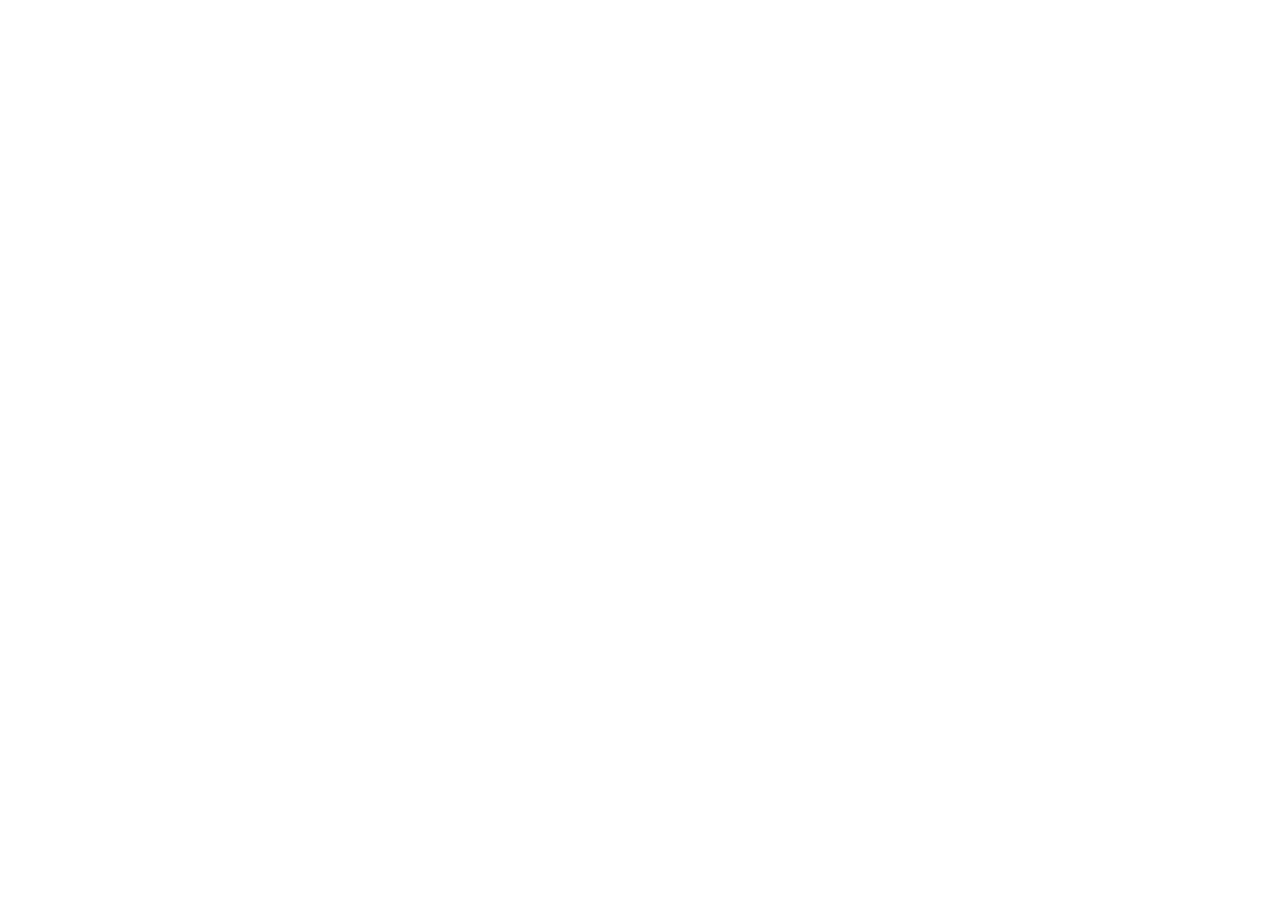
==== index.html @ 28c01945 "release governance" ====
<!doctype html><html lang="en"><head><meta charset="utf-8"/><meta name="viewport" content="width=device-width,initial-scale=1"><script type="text/javascript" src="https://cdn.jsdelivr.net/gh/deri-finance/app@main/charting_library/charting_library.standalone.js"></script><script type="text/javascript" src="https://cdn.jsdelivr.net/gh/deri-finance/app@main/datafeeds/udf/dist/polyfills.js"></script><script type="text/javascript" src="https://cdn.jsdelivr.net/gh/deri-finance/app@main/datafeeds/udf/dist/bundle.js"></script><title>deri</title><link rel="icon" href="favicon.ico" type="image/x-icon"><link href="https://cdn.jsdelivr.net/gh/deri-finance/app@main/static/css/10.a747e6f3.chunk.css" rel="stylesheet"><link href="https://cdn.jsdelivr.net/gh/deri-finance/app@main/static/css/main.46992f0e.chunk.css" rel="stylesheet"></head><body><div id="root"></div><script>!function(e){function t(t){for(var n,a,c=t[0],d=t[1],i=t[2],u=0,s=[];u<c.length;u++)a=c[u],Object.prototype.hasOwnProperty.call(o,a)&&o[a]&&s.push(o[a][0]),o[a]=0;for(n in d)Object.prototype.hasOwnProperty.call(d,n)&&(e[n]=d[n]);for(l&&l(t);s.length;)s.shift()();return f.push.apply(f,i||[]),r()}function r(){for(var e,t=0;t<f.length;t++){for(var r=f[t],n=!0,a=1;a<r.length;a++){var d=r[a];0!==o[d]&&(n=!1)}n&&(f.splice(t--,1),e=c(c.s=r[0]))}return e}var n={},a={9:0},o={9:0},f=[];function c(t){if(n[t])return n[t].exports;var r=n[t]={i:t,l:!1,exports:{}};return e[t].call(r.exports,r,r.exports,c),r.l=!0,r.exports}c.e=function(e){var t=[];a[e]?t.push(a[e]):0!==a[e]&&{2:1,3:1,6:1,7:1,11:1,12:1,13:1,14:1,15:1,16:1,17:1,18:1,19:1,20:1,21:1,22:1,23:1,24:1,25:1,26:1,27:1,28:1,29:1,30:1,31:1,32:1,33:1}[e]&&t.push(a[e]=new Promise((function(t,r){for(var n="static/css/"+({}[e]||e)+"."+{0:"31d6cfe0",1:"31d6cfe0",2:"f24bfc34",3:"7fe95f8e",4:"31d6cfe0",5:"31d6cfe0",6:"4910d928",7:"10efa26b",11:"5eac1b69",12:"5aa529b2",13:"523aba80",14:"aad70266",15:"0955d61f",16:"66228d34",17:"a685dc9e",18:"6f7746a4",19:"a72a6bb5",20:"dd6dedd5",21:"80318da0",22:"f0572f63",23:"3f7ace85",24:"da351df1",25:"ba21b6ee",26:"7e1bcd56",27:"7f3d0469",28:"e357d599",29:"23dc86f2",30:"1fb8b219",31:"08e0daa8",32:"c49d0231",33:"6861cf7b"}[e]+".chunk.css",o=c.p+n,f=document.getElementsByTagName("link"),d=0;d<f.length;d++){var i=(l=f[d]).getAttribute("data-href")||l.getAttribute("href");if("stylesheet"===l.rel&&(i===n||i===o))return t()}var u=document.getElementsByTagName("style");for(d=0;d<u.length;d++){var l;if((i=(l=u[d]).getAttribute("data-href"))===n||i===o)return t()}var s=document.createElement("link");s.rel="stylesheet",s.type="text/css",s.onload=t,s.onerror=function(t){var n=t&&t.target&&t.target.src||o,f=new Error("Loading CSS chunk "+e+" failed.\n("+n+")");f.code="CSS_CHUNK_LOAD_FAILED",f.request=n,delete a[e],s.parentNode.removeChild(s),r(f)},s.href=o,document.getElementsByTagName("head")[0].appendChild(s)})).then((function(){a[e]=0})));var r=o[e];if(0!==r)if(r)t.push(r[2]);else{var n=new Promise((function(t,n){r=o[e]=[t,n]}));t.push(r[2]=n);var f,d=document.createElement("script");d.charset="utf-8",d.timeout=120,c.nc&&d.setAttribute("nonce",c.nc),d.src=function(e){return c.p+"static/js/"+({}[e]||e)+"."+{0:"2d5e55c1",1:"0e761625",2:"cc8f3147",3:"dda45241",4:"ddd25093",5:"3311e78a",6:"4099fe9a",7:"5dbc3bff",11:"2f1809be",12:"807ac428",13:"701b20c2",14:"f86a695a",15:"92638691",16:"40fa461e",17:"038991df",18:"8145416e",19:"4a0d9f88",20:"e852505f",21:"d8207805",22:"4df1750e",23:"462512e3",24:"b6d0976f",25:"14e9f7d1",26:"9138adf1",27:"58b4e659",28:"ee6d3b6f",29:"c4964fa3",30:"fa082c46",31:"229683de",32:"d75cb2ea",33:"06ab80d5"}[e]+".chunk.js"}(e);var i=new Error;f=function(t){d.onerror=d.onload=null,clearTimeout(u);var r=o[e];if(0!==r){if(r){var n=t&&("load"===t.type?"missing":t.type),a=t&&t.target&&t.target.src;i.message="Loading chunk "+e+" failed.\n("+n+": "+a+")",i.name="ChunkLoadError",i.type=n,i.request=a,r[1](i)}o[e]=void 0}};var u=setTimeout((function(){f({type:"timeout",target:d})}),12e4);d.onerror=d.onload=f,document.head.appendChild(d)}return Promise.all(t)},c.m=e,c.c=n,c.d=function(e,t,r){c.o(e,t)||Object.defineProperty(e,t,{enumerable:!0,get:r})},c.r=function(e){"undefined"!=typeof Symbol&&Symbol.toStringTag&&Object.defineProperty(e,Symbol.toStringTag,{value:"Module"}),Object.defineProperty(e,"__esModule",{value:!0})},c.t=function(e,t){if(1&t&&(e=c(e)),8&t)return e;if(4&t&&"object"==typeof e&&e&&e.__esModule)return e;var r=Object.create(null);if(c.r(r),Object.defineProperty(r,"default",{enumerable:!0,value:e}),2&t&&"string"!=typeof e)for(var n in e)c.d(r,n,function(t){return e[t]}.bind(null,n));return r},c.n=function(e){var t=e&&e.__esModule?function(){return e.default}:function(){return e};return c.d(t,"a",t),t},c.o=function(e,t){return Object.prototype.hasOwnProperty.call(e,t)},c.p="https://cdn.jsdelivr.net/gh/deri-finance/app@main/",c.oe=function(e){throw console.error(e),e};var d=this["webpackJsonpapp.deri.finance"]=this["webpackJsonpapp.deri.finance"]||[],i=d.push.bind(d);d.push=t,d=d.slice();for(var u=0;u<d.length;u++)t(d[u]);var l=i;r()}([])</script><script src="https://cdn.jsdelivr.net/gh/deri-finance/app@main/static/js/10.ffea152d.chunk.js"></script><script src="https://cdn.jsdelivr.net/gh/deri-finance/app@main/static/js/main.5f12ceea.chunk.js"></script></body><script async src="https://www.googletagmanager.com/gtag/js?id=G-C58E9WTJ1F"></script><script>function gtag(){dataLayer.push(arguments)}window.dataLayer=window.dataLayer||[],gtag("js",new Date),gtag("config","G-C58E9WTJ1F")</script></html>
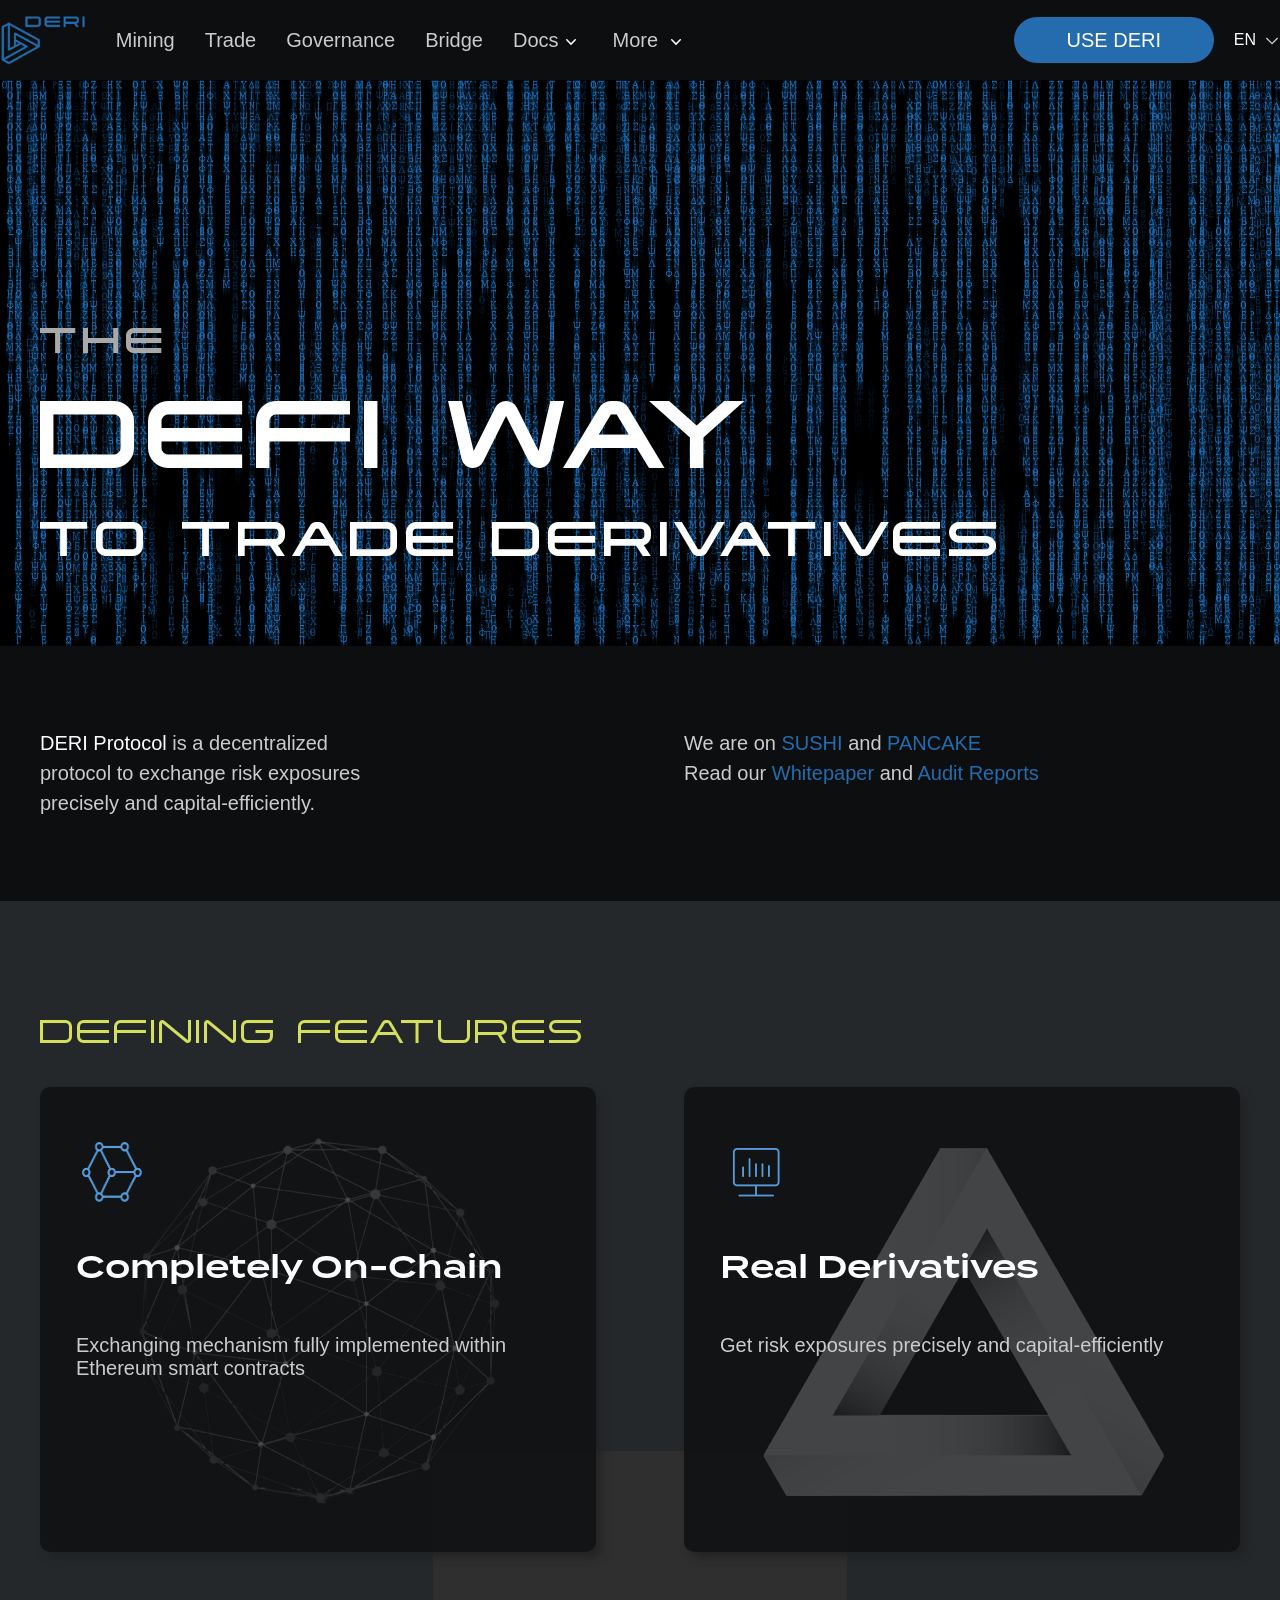
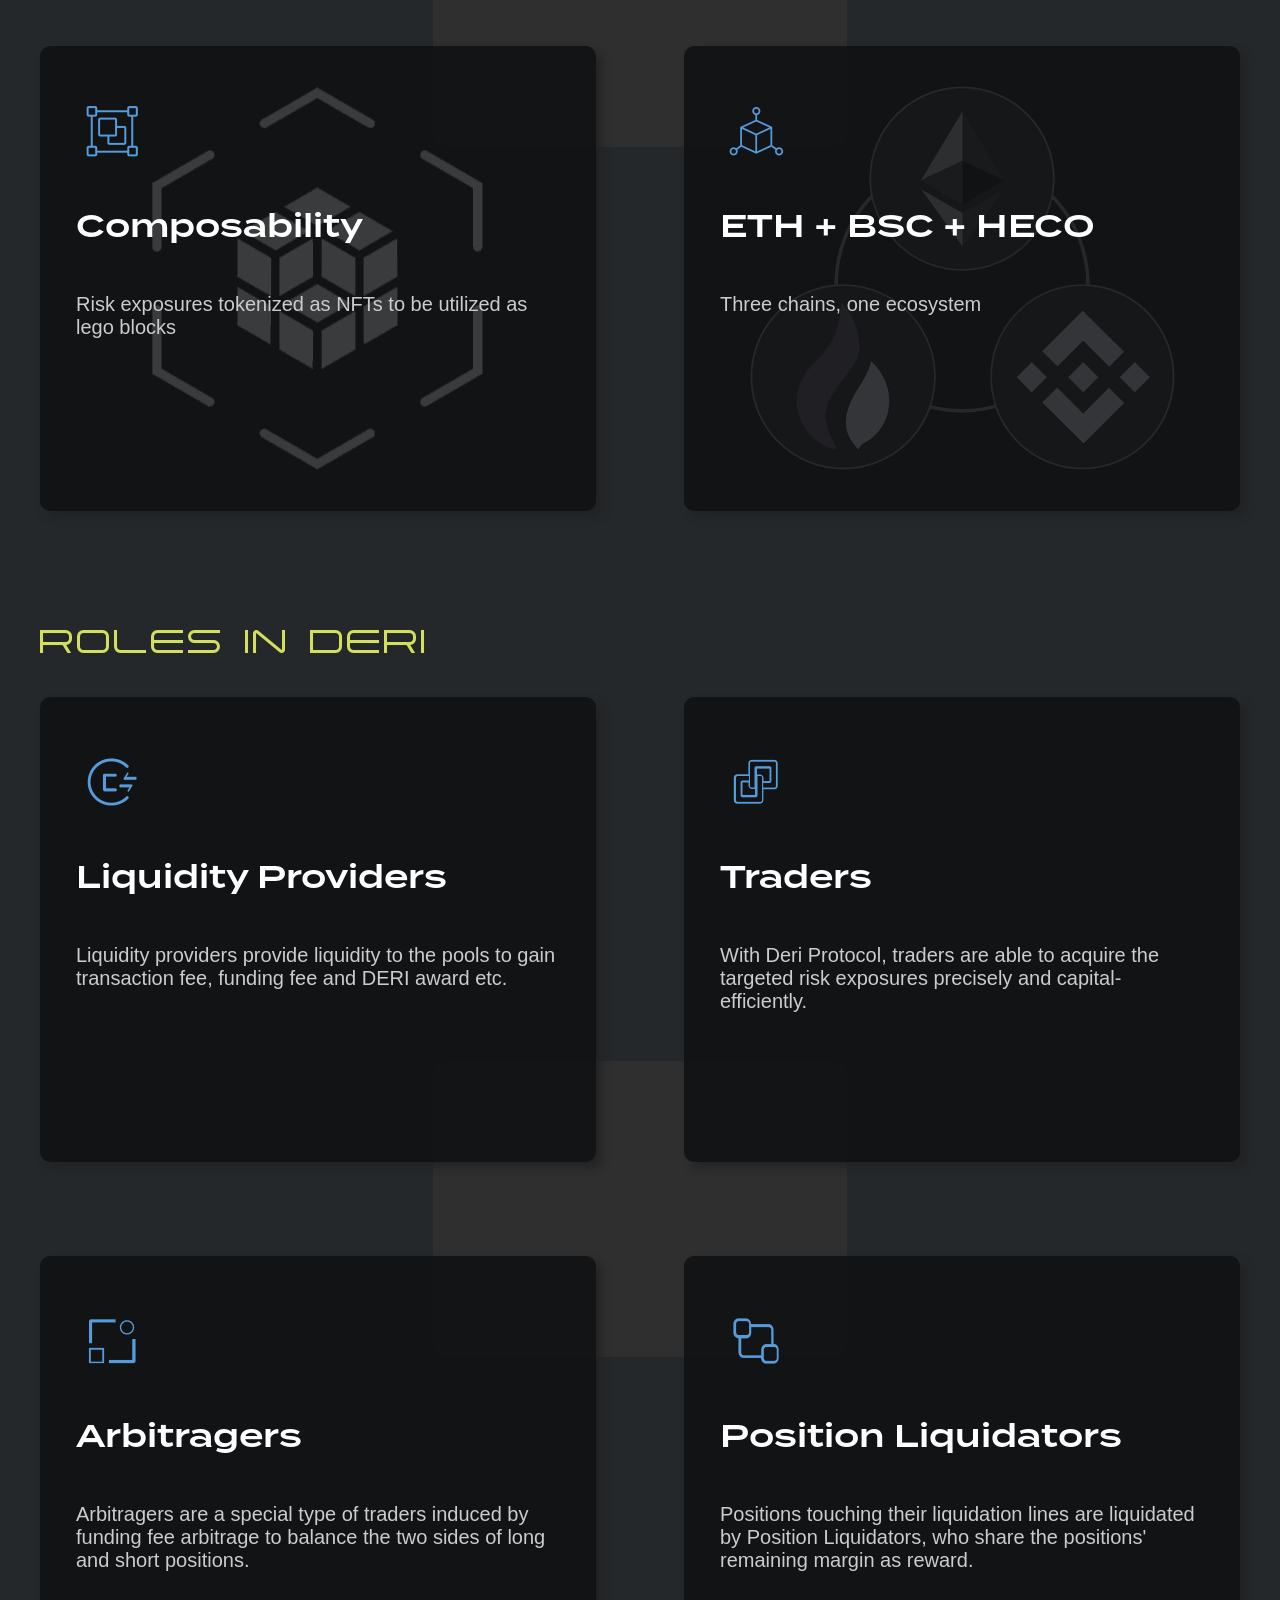
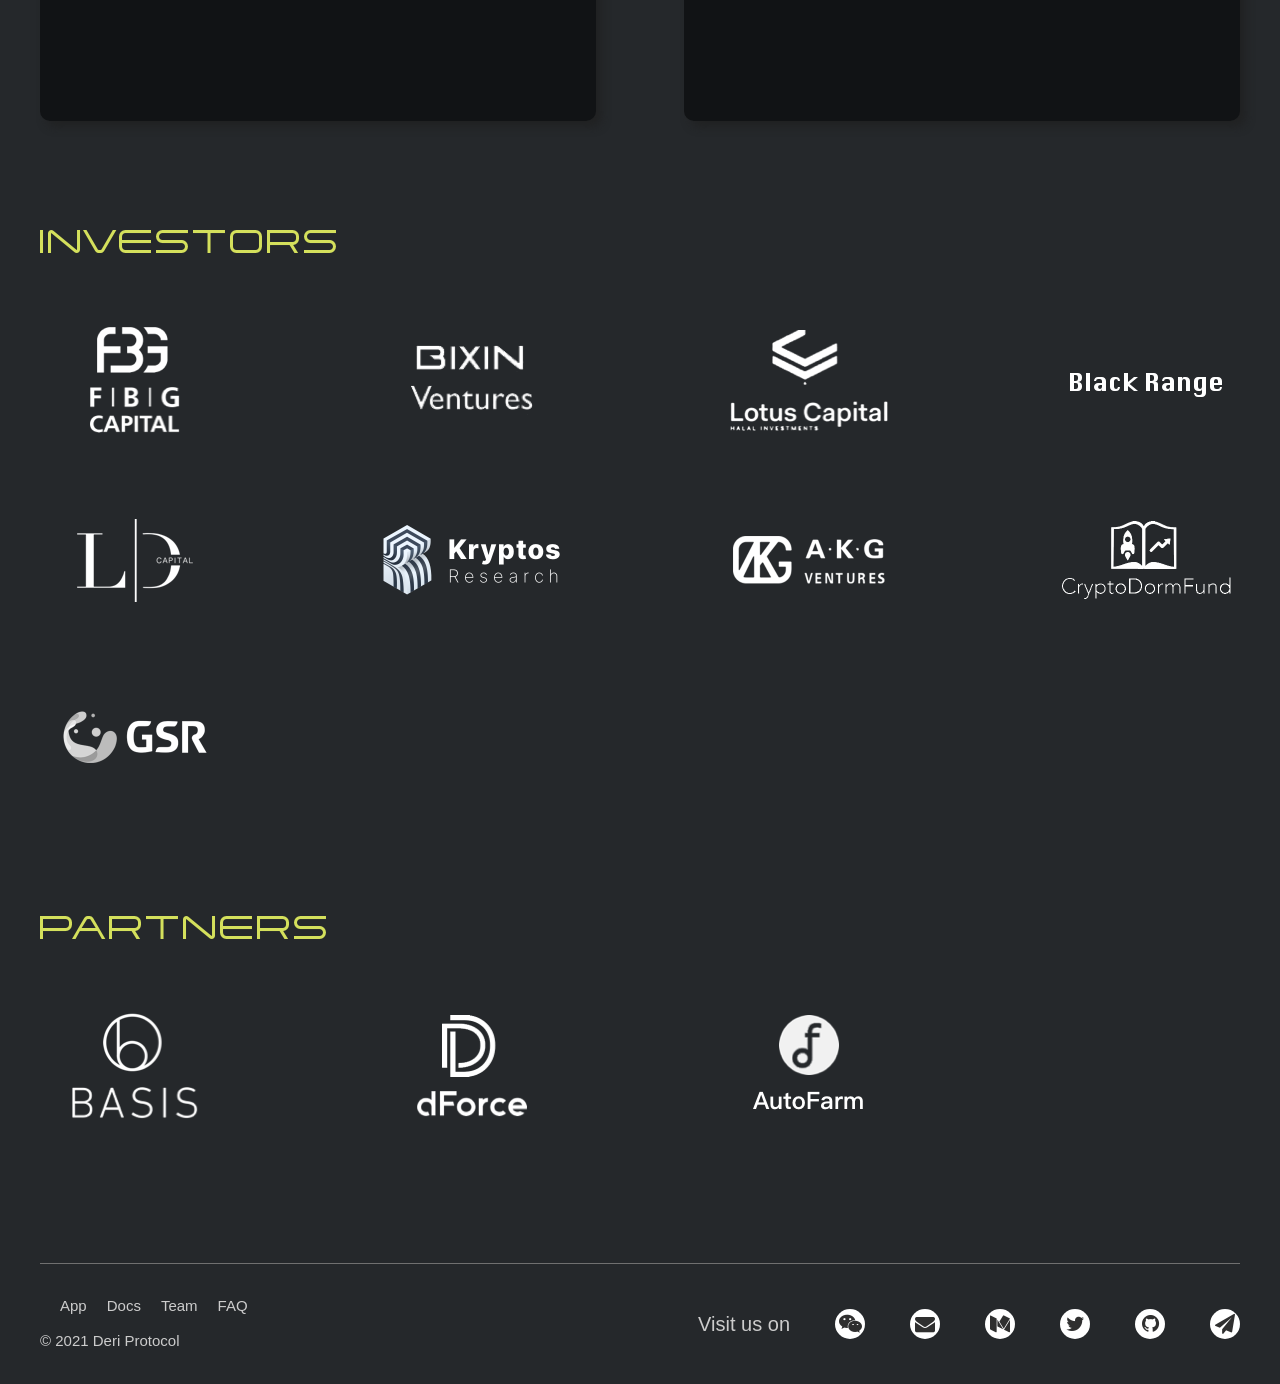
==== commit 1edacaeb: "release governance" ====
--- a/index.html
+++ b/index.html
@@ -1 +1 @@
-<!doctype html><html lang="en"><head><meta charset="utf-8"/><meta name="viewport" content="width=device-width,initial-scale=1"><script type="text/javascript" src="https://cdn.jsdelivr.net/gh/deri-finance/app@main/charting_library/charting_library.standalone.js"></script><script type="text/javascript" src="https://cdn.jsdelivr.net/gh/deri-finance/app@main/datafeeds/udf/dist/polyfills.js"></script><script type="text/javascript" src="https://cdn.jsdelivr.net/gh/deri-finance/app@main/datafeeds/udf/dist/bundle.js"></script><title>deri</title><link rel="icon" href="favicon.ico" type="image/x-icon"><link href="https://cdn.jsdelivr.net/gh/deri-finance/app@main/static/css/10.a747e6f3.chunk.css" rel="stylesheet"><link href="https://cdn.jsdelivr.net/gh/deri-finance/app@main/static/css/main.46992f0e.chunk.css" rel="stylesheet"></head><body><div id="root"></div><script>!function(e){function t(t){for(var n,a,c=t[0],d=t[1],i=t[2],u=0,s=[];u<c.length;u++)a=c[u],Object.prototype.hasOwnProperty.call(o,a)&&o[a]&&s.push(o[a][0]),o[a]=0;for(n in d)Object.prototype.hasOwnProperty.call(d,n)&&(e[n]=d[n]);for(l&&l(t);s.length;)s.shift()();return f.push.apply(f,i||[]),r()}function r(){for(var e,t=0;t<f.length;t++){for(var r=f[t],n=!0,a=1;a<r.length;a++){var d=r[a];0!==o[d]&&(n=!1)}n&&(f.splice(t--,1),e=c(c.s=r[0]))}return e}var n={},a={9:0},o={9:0},f=[];function c(t){if(n[t])return n[t].exports;var r=n[t]={i:t,l:!1,exports:{}};return e[t].call(r.exports,r,r.exports,c),r.l=!0,r.exports}c.e=function(e){var t=[];a[e]?t.push(a[e]):0!==a[e]&&{2:1,3:1,6:1,7:1,11:1,12:1,13:1,14:1,15:1,16:1,17:1,18:1,19:1,20:1,21:1,22:1,23:1,24:1,25:1,26:1,27:1,28:1,29:1,30:1,31:1,32:1,33:1}[e]&&t.push(a[e]=new Promise((function(t,r){for(var n="static/css/"+({}[e]||e)+"."+{0:"31d6cfe0",1:"31d6cfe0",2:"f24bfc34",3:"7fe95f8e",4:"31d6cfe0",5:"31d6cfe0",6:"4910d928",7:"10efa26b",11:"5eac1b69",12:"5aa529b2",13:"523aba80",14:"aad70266",15:"0955d61f",16:"66228d34",17:"a685dc9e",18:"6f7746a4",19:"a72a6bb5",20:"dd6dedd5",21:"80318da0",22:"f0572f63",23:"3f7ace85",24:"da351df1",25:"ba21b6ee",26:"7e1bcd56",27:"7f3d0469",28:"e357d599",29:"23dc86f2",30:"1fb8b219",31:"08e0daa8",32:"c49d0231",33:"6861cf7b"}[e]+".chunk.css",o=c.p+n,f=document.getElementsByTagName("link"),d=0;d<f.length;d++){var i=(l=f[d]).getAttribute("data-href")||l.getAttribute("href");if("stylesheet"===l.rel&&(i===n||i===o))return t()}var u=document.getElementsByTagName("style");for(d=0;d<u.length;d++){var l;if((i=(l=u[d]).getAttribute("data-href"))===n||i===o)return t()}var s=document.createElement("link");s.rel="stylesheet",s.type="text/css",s.onload=t,s.onerror=function(t){var n=t&&t.target&&t.target.src||o,f=new Error("Loading CSS chunk "+e+" failed.\n("+n+")");f.code="CSS_CHUNK_LOAD_FAILED",f.request=n,delete a[e],s.parentNode.removeChild(s),r(f)},s.href=o,document.getElementsByTagName("head")[0].appendChild(s)})).then((function(){a[e]=0})));var r=o[e];if(0!==r)if(r)t.push(r[2]);else{var n=new Promise((function(t,n){r=o[e]=[t,n]}));t.push(r[2]=n);var f,d=document.createElement("script");d.charset="utf-8",d.timeout=120,c.nc&&d.setAttribute("nonce",c.nc),d.src=function(e){return c.p+"static/js/"+({}[e]||e)+"."+{0:"2d5e55c1",1:"0e761625",2:"cc8f3147",3:"dda45241",4:"ddd25093",5:"3311e78a",6:"4099fe9a",7:"5dbc3bff",11:"2f1809be",12:"807ac428",13:"701b20c2",14:"f86a695a",15:"92638691",16:"40fa461e",17:"038991df",18:"8145416e",19:"4a0d9f88",20:"e852505f",21:"d8207805",22:"4df1750e",23:"462512e3",24:"b6d0976f",25:"14e9f7d1",26:"9138adf1",27:"58b4e659",28:"ee6d3b6f",29:"c4964fa3",30:"fa082c46",31:"229683de",32:"d75cb2ea",33:"06ab80d5"}[e]+".chunk.js"}(e);var i=new Error;f=function(t){d.onerror=d.onload=null,clearTimeout(u);var r=o[e];if(0!==r){if(r){var n=t&&("load"===t.type?"missing":t.type),a=t&&t.target&&t.target.src;i.message="Loading chunk "+e+" failed.\n("+n+": "+a+")",i.name="ChunkLoadError",i.type=n,i.request=a,r[1](i)}o[e]=void 0}};var u=setTimeout((function(){f({type:"timeout",target:d})}),12e4);d.onerror=d.onload=f,document.head.appendChild(d)}return Promise.all(t)},c.m=e,c.c=n,c.d=function(e,t,r){c.o(e,t)||Object.defineProperty(e,t,{enumerable:!0,get:r})},c.r=function(e){"undefined"!=typeof Symbol&&Symbol.toStringTag&&Object.defineProperty(e,Symbol.toStringTag,{value:"Module"}),Object.defineProperty(e,"__esModule",{value:!0})},c.t=function(e,t){if(1&t&&(e=c(e)),8&t)return e;if(4&t&&"object"==typeof e&&e&&e.__esModule)return e;var r=Object.create(null);if(c.r(r),Object.defineProperty(r,"default",{enumerable:!0,value:e}),2&t&&"string"!=typeof e)for(var n in e)c.d(r,n,function(t){return e[t]}.bind(null,n));return r},c.n=function(e){var t=e&&e.__esModule?function(){return e.default}:function(){return e};return c.d(t,"a",t),t},c.o=function(e,t){return Object.prototype.hasOwnProperty.call(e,t)},c.p="https://cdn.jsdelivr.net/gh/deri-finance/app@main/",c.oe=function(e){throw console.error(e),e};var d=this["webpackJsonpapp.deri.finance"]=this["webpackJsonpapp.deri.finance"]||[],i=d.push.bind(d);d.push=t,d=d.slice();for(var u=0;u<d.length;u++)t(d[u]);var l=i;r()}([])</script><script src="https://cdn.jsdelivr.net/gh/deri-finance/app@main/static/js/10.ffea152d.chunk.js"></script><script src="https://cdn.jsdelivr.net/gh/deri-finance/app@main/static/js/main.5f12ceea.chunk.js"></script></body><script async src="https://www.googletagmanager.com/gtag/js?id=G-C58E9WTJ1F"></script><script>function gtag(){dataLayer.push(arguments)}window.dataLayer=window.dataLayer||[],gtag("js",new Date),gtag("config","G-C58E9WTJ1F")</script></html>+<!doctype html><html lang="en"><head><meta charset="utf-8"/><meta name="viewport" content="width=device-width,initial-scale=1"><script type="text/javascript" src="/charting_library/charting_library.standalone.js"></script><script type="text/javascript" src="/datafeeds/udf/dist/polyfills.js"></script><script type="text/javascript" src="/datafeeds/udf/dist/bundle.js"></script><title>deri</title><link rel="icon" href="favicon.ico" type="image/x-icon"><link href="/static/css/11.a747e6f3.chunk.css" rel="stylesheet"><link href="/static/css/main.a68e200c.chunk.css" rel="stylesheet"></head><body><div id="root"></div><script>!function(e){function t(t){for(var n,a,c=t[0],d=t[1],u=t[2],i=0,s=[];i<c.length;i++)a=c[i],Object.prototype.hasOwnProperty.call(f,a)&&f[a]&&s.push(f[a][0]),f[a]=0;for(n in d)Object.prototype.hasOwnProperty.call(d,n)&&(e[n]=d[n]);for(l&&l(t);s.length;)s.shift()();return o.push.apply(o,u||[]),r()}function r(){for(var e,t=0;t<o.length;t++){for(var r=o[t],n=!0,a=1;a<r.length;a++){var d=r[a];0!==f[d]&&(n=!1)}n&&(o.splice(t--,1),e=c(c.s=r[0]))}return e}var n={},a={10:0},f={10:0},o=[];function c(t){if(n[t])return n[t].exports;var r=n[t]={i:t,l:!1,exports:{}};return e[t].call(r.exports,r,r.exports,c),r.l=!0,r.exports}c.e=function(e){var t=[];a[e]?t.push(a[e]):0!==a[e]&&{2:1,3:1,4:1,7:1,8:1,12:1,13:1,14:1,15:1,16:1,17:1,18:1,19:1,20:1,21:1,22:1,23:1,24:1,25:1,26:1,27:1,28:1,29:1,30:1,31:1,32:1,33:1,34:1,35:1,36:1}[e]&&t.push(a[e]=new Promise((function(t,r){for(var n="static/css/"+({}[e]||e)+"."+{0:"31d6cfe0",1:"31d6cfe0",2:"f24bfc34",3:"7fe95f8e",4:"9d6410c8",5:"31d6cfe0",6:"31d6cfe0",7:"4910d928",8:"10efa26b",12:"7f62d545",13:"407829c7",14:"98ff8ffe",15:"b2b81785",16:"6d641675",17:"8185b40c",18:"b5aef12f",19:"66228d34",20:"ba8c1cad",21:"40705f90",22:"16533563",23:"dd6dedd5",24:"80318da0",25:"f0572f63",26:"3f7ace85",27:"264f6354",28:"d4af7afd",29:"5007d8e1",30:"992653ff",31:"88675d90",32:"23dc86f2",33:"1fb8b219",34:"786e9200",35:"c49d0231",36:"52509076"}[e]+".chunk.css",f=c.p+n,o=document.getElementsByTagName("link"),d=0;d<o.length;d++){var u=(l=o[d]).getAttribute("data-href")||l.getAttribute("href");if("stylesheet"===l.rel&&(u===n||u===f))return t()}var i=document.getElementsByTagName("style");for(d=0;d<i.length;d++){var l;if((u=(l=i[d]).getAttribute("data-href"))===n||u===f)return t()}var s=document.createElement("link");s.rel="stylesheet",s.type="text/css",s.onload=t,s.onerror=function(t){var n=t&&t.target&&t.target.src||f,o=new Error("Loading CSS chunk "+e+" failed.\n("+n+")");o.code="CSS_CHUNK_LOAD_FAILED",o.request=n,delete a[e],s.parentNode.removeChild(s),r(o)},s.href=f,document.getElementsByTagName("head")[0].appendChild(s)})).then((function(){a[e]=0})));var r=f[e];if(0!==r)if(r)t.push(r[2]);else{var n=new Promise((function(t,n){r=f[e]=[t,n]}));t.push(r[2]=n);var o,d=document.createElement("script");d.charset="utf-8",d.timeout=120,c.nc&&d.setAttribute("nonce",c.nc),d.src=function(e){return c.p+"static/js/"+({}[e]||e)+"."+{0:"2d5e55c1",1:"58b63b20",2:"425cdb5c",3:"e478f828",4:"0b2a6c48",5:"faf4760b",6:"8c95cd11",7:"53d7d575",8:"745324b3",12:"93baf9b1",13:"6bd96634",14:"5c0cf0da",15:"05887d64",16:"0838fca3",17:"a520607a",18:"fa9b8441",19:"664f3ebd",20:"d8476612",21:"63d73b5f",22:"ca281fdf",23:"e36a41b8",24:"34100008",25:"6175e9ff",26:"6fa8fb2d",27:"8260dbf8",28:"c0c4ee62",29:"46733b1e",30:"1d95aabd",31:"4f3d92ff",32:"cbf78ddc",33:"af3eea14",34:"6b61434a",35:"41f0ac43",36:"c45906b3"}[e]+".chunk.js"}(e);var u=new Error;o=function(t){d.onerror=d.onload=null,clearTimeout(i);var r=f[e];if(0!==r){if(r){var n=t&&("load"===t.type?"missing":t.type),a=t&&t.target&&t.target.src;u.message="Loading chunk "+e+" failed.\n("+n+": "+a+")",u.name="ChunkLoadError",u.type=n,u.request=a,r[1](u)}f[e]=void 0}};var i=setTimeout((function(){o({type:"timeout",target:d})}),12e4);d.onerror=d.onload=o,document.head.appendChild(d)}return Promise.all(t)},c.m=e,c.c=n,c.d=function(e,t,r){c.o(e,t)||Object.defineProperty(e,t,{enumerable:!0,get:r})},c.r=function(e){"undefined"!=typeof Symbol&&Symbol.toStringTag&&Object.defineProperty(e,Symbol.toStringTag,{value:"Module"}),Object.defineProperty(e,"__esModule",{value:!0})},c.t=function(e,t){if(1&t&&(e=c(e)),8&t)return e;if(4&t&&"object"==typeof e&&e&&e.__esModule)return e;var r=Object.create(null);if(c.r(r),Object.defineProperty(r,"default",{enumerable:!0,value:e}),2&t&&"string"!=typeof e)for(var n in e)c.d(r,n,function(t){return e[t]}.bind(null,n));return r},c.n=function(e){var t=e&&e.__esModule?function(){return e.default}:function(){return e};return c.d(t,"a",t),t},c.o=function(e,t){return Object.prototype.hasOwnProperty.call(e,t)},c.p="/",c.oe=function(e){throw console.error(e),e};var d=this["webpackJsonpapp.deri.finance"]=this["webpackJsonpapp.deri.finance"]||[],u=d.push.bind(d);d.push=t,d=d.slice();for(var i=0;i<d.length;i++)t(d[i]);var l=u;r()}([])</script><script src="/static/js/11.0a5fd71b.chunk.js"></script><script src="/static/js/main.28dcc816.chunk.js"></script></body><script async src="https://www.googletagmanager.com/gtag/js?id=G-C58E9WTJ1F"></script><script>function gtag(){dataLayer.push(arguments)}window.dataLayer=window.dataLayer||[],gtag("js",new Date),gtag("config","G-C58E9WTJ1F")</script></html>
--- a/static/css/11.a747e6f3.chunk.css
+++ b/static/css/11.a747e6f3.chunk.css
@@ -0,0 +1,2 @@
+#nprogress{pointer-events:none}#nprogress .bar{background:#29d;position:fixed;z-index:1031;top:0;left:0;width:100%;height:2px}#nprogress .peg{display:block;position:absolute;right:0;width:100px;height:100%;box-shadow:0 0 10px #29d,0 0 5px #29d;opacity:1;transform:rotate(3deg) translateY(-4px)}#nprogress .spinner{display:block;position:fixed;z-index:1031;top:15px;right:15px}#nprogress .spinner-icon{width:18px;height:18px;box-sizing:border-box;border-color:#29d transparent transparent #29d;border-style:solid;border-width:2px;border-radius:50%;animation:nprogress-spinner .4s linear infinite}.nprogress-custom-parent{overflow:hidden;position:relative}.nprogress-custom-parent #nprogress .bar,.nprogress-custom-parent #nprogress .spinner{position:absolute}@keyframes nprogress-spinner{0%{transform:rotate(0deg)}to{transform:rotate(1turn)}}
+/*# sourceMappingURL=11.a747e6f3.chunk.css.map */
--- a/static/css/main.a68e200c.chunk.css
+++ b/static/css/main.a68e200c.chunk.css
@@ -0,0 +1,2 @@
+@font-face{font-family:"FontAwesome";src:url(/static/media/fontawesome-webfont.8b43027f.eot);src:url(/static/media/fontawesome-webfont.8b43027f.eot) format("embedded-opentype"),url(/static/media/fontawesome-webfont.20fd1704.woff2) format("woff2"),url(/static/media/fontawesome-webfont.f691f37e.woff) format("woff"),url(/static/media/fontawesome-webfont.1e59d233.ttf) format("truetype"),url(/static/media/fontawesome-webfont.c1e38fd9.svg) format("svg");font-weight:400;font-style:normal}@font-face{font-family:"LED Calculator";src:url(/static/media/LEDCalculator.cccf48e3.ttf)}@font-face{font-family:"ArialMT";src:url(/static/media/ArialMT.9eaa13ec.ttf);font-weight:400;font-style:normal}@font-face{font-family:"Tachyon";src:url(/static/media/tachyon-400.46c684ce.woff2) format("woff2"),url(/static/media/tachyon-400.ba20907c.woff) format("woff"),url(/static/media/tachyon-400.b55314fd.ttf) format("opentype");font-display:auto;font-style:normal;font-weight:400}@font-face{font-family:"Tachyon";src:url(/static/media/tachyon-200.a51921bd.woff2) format("woff2"),url(/static/media/tachyon-200.d73ee7db.woff) format("woff"),url(/static/media/tachyon-200.85fb7770.ttf) format("opentype");font-display:auto;font-style:normal;font-weight:200}@font-face{font-family:"Tachyon";src:url(/static/media/tachyon-300.6c5661e7.woff2) format("woff2"),url(/static/media/tachyon-300.bee68788.woff) format("woff"),url(/static/media/tachyon-300.fd67946f.ttf) format("opentype");font-display:auto;font-style:normal;font-weight:300}@font-face{font-family:"Korolev";src:url(/static/media/korolev-700.427e59e8.woff2) format("woff2"),url(/static/media/korolev-700.48f2e79f.woff) format("woff"),url(/static/media/korolev-700.4fd31d12.ttf) format("opentype");font-display:auto;font-style:normal;font-weight:700}@font-face{font-family:"Korolev";src:url(/static/media/korolev-500.118b18af.woff2) format("woff2"),url(/static/media/korolev-500.ff897d05.woff) format("woff"),url(/static/media/korolev-500.58428795.ttf) format("opentype");font-display:auto;font-style:normal;font-weight:500}@font-face{font-family:"Korolev";src:url(/static/media/korolev-300.4e1b9870.woff2) format("woff2"),url(/static/media/korolev-300.cfe4f86c.woff) format("woff"),url(/static/media/korolev-300.f832116e.ttf) format("opentype");font-display:auto;font-style:normal;font-weight:300}@font-face{font-family:"Termina";src:url(/static/media/termina-300.9ec4bbcf.woff2) format("woff2"),url(/static/media/termina-300.15f8ec15.woff) format("woff"),url(/static/media/termina-300.c1fd1599.ttf) format("opentype");font-display:auto;font-style:normal;font-weight:300}@font-face{font-family:"Termina";src:url(/static/media/termina-600.831c0968.woff2) format("woff2"),url(/static/media/termina-600.1fa8bf7e.woff) format("woff"),url(/static/media/termina-600.36bb119c.ttf) format("opentype");font-display:auto;font-style:normal;font-weight:600}@font-face{font-family:"Termina";src:url(/static/media/termina-700.3e164670.woff2) format("woff2"),url(/static/media/termina-700.80566b38.woff) format("woff"),url(/static/media/termina-700.f60ff736.ttf) format("opentype");font-display:auto;font-style:normal;font-weight:700}.tk-tachyon{font-family:"tachyon",sans-serif}.tk-korolev{font-family:"korolev",sans-serif}.tk-termina{font-family:"termina",sans-serif}@keyframes spinner-border{to{transform:rotate(1turn)}}.spinner-border{display:inline-block;width:2rem;height:2rem;vertical-align:text-bottom;border:.25em solid;border-right:.25em solid transparent;border-radius:50%;animation:spinner-border .75s linear infinite}.spinner-border-sm{width:1rem;height:1rem;border-width:.2em}.spinner-border-10px{width:10px;height:10px;border-width:2}html{-webkit-font-smoothing:antialiased;-moz-osx-font-smoothing:grayscale}body{font-family:ArialMT,sans-serif;background-color:#1b1c22;color:#fff;margin:0}a{text-decoration:none}button{border-style:none}button,input{outline:none}.wrong-network{color:#e35061!important}button:hover{cursor:pointer}.circle{background-color:#fff;width:30px;height:30px;line-height:30px;text-align:center;border-radius:50%}.circle,.circle .fa{display:inline-block}.circle .fa{font:normal normal normal 14px/1 FontAwesome;font-size:inherit;text-rendering:auto;-webkit-font-smoothing:antialiased;-moz-osx-font-smoothing:grayscale;position:relative;color:#2f2f2f}.circle .fa-envelope:before{content:"\f0e0"}.circle .fa-medium:before{content:"\f23a"}.circle .fa-twitter:before{content:"\f099"}.circle .fa-github:before{content:"\f09b"}.circle .fa-paper-plane:before{content:"\f1d8"}.circle .fa-wechat:before,.circle .fa-weixin:before{content:"\f1d7"}.red-color-font{color:#e35061}input::-webkit-inner-spin-button,input::-webkit-outer-spin-button{-webkit-appearance:none;margin:0}input[type=number]{-moz-appearance:textfield}
+/*# sourceMappingURL=main.a68e200c.chunk.css.map */
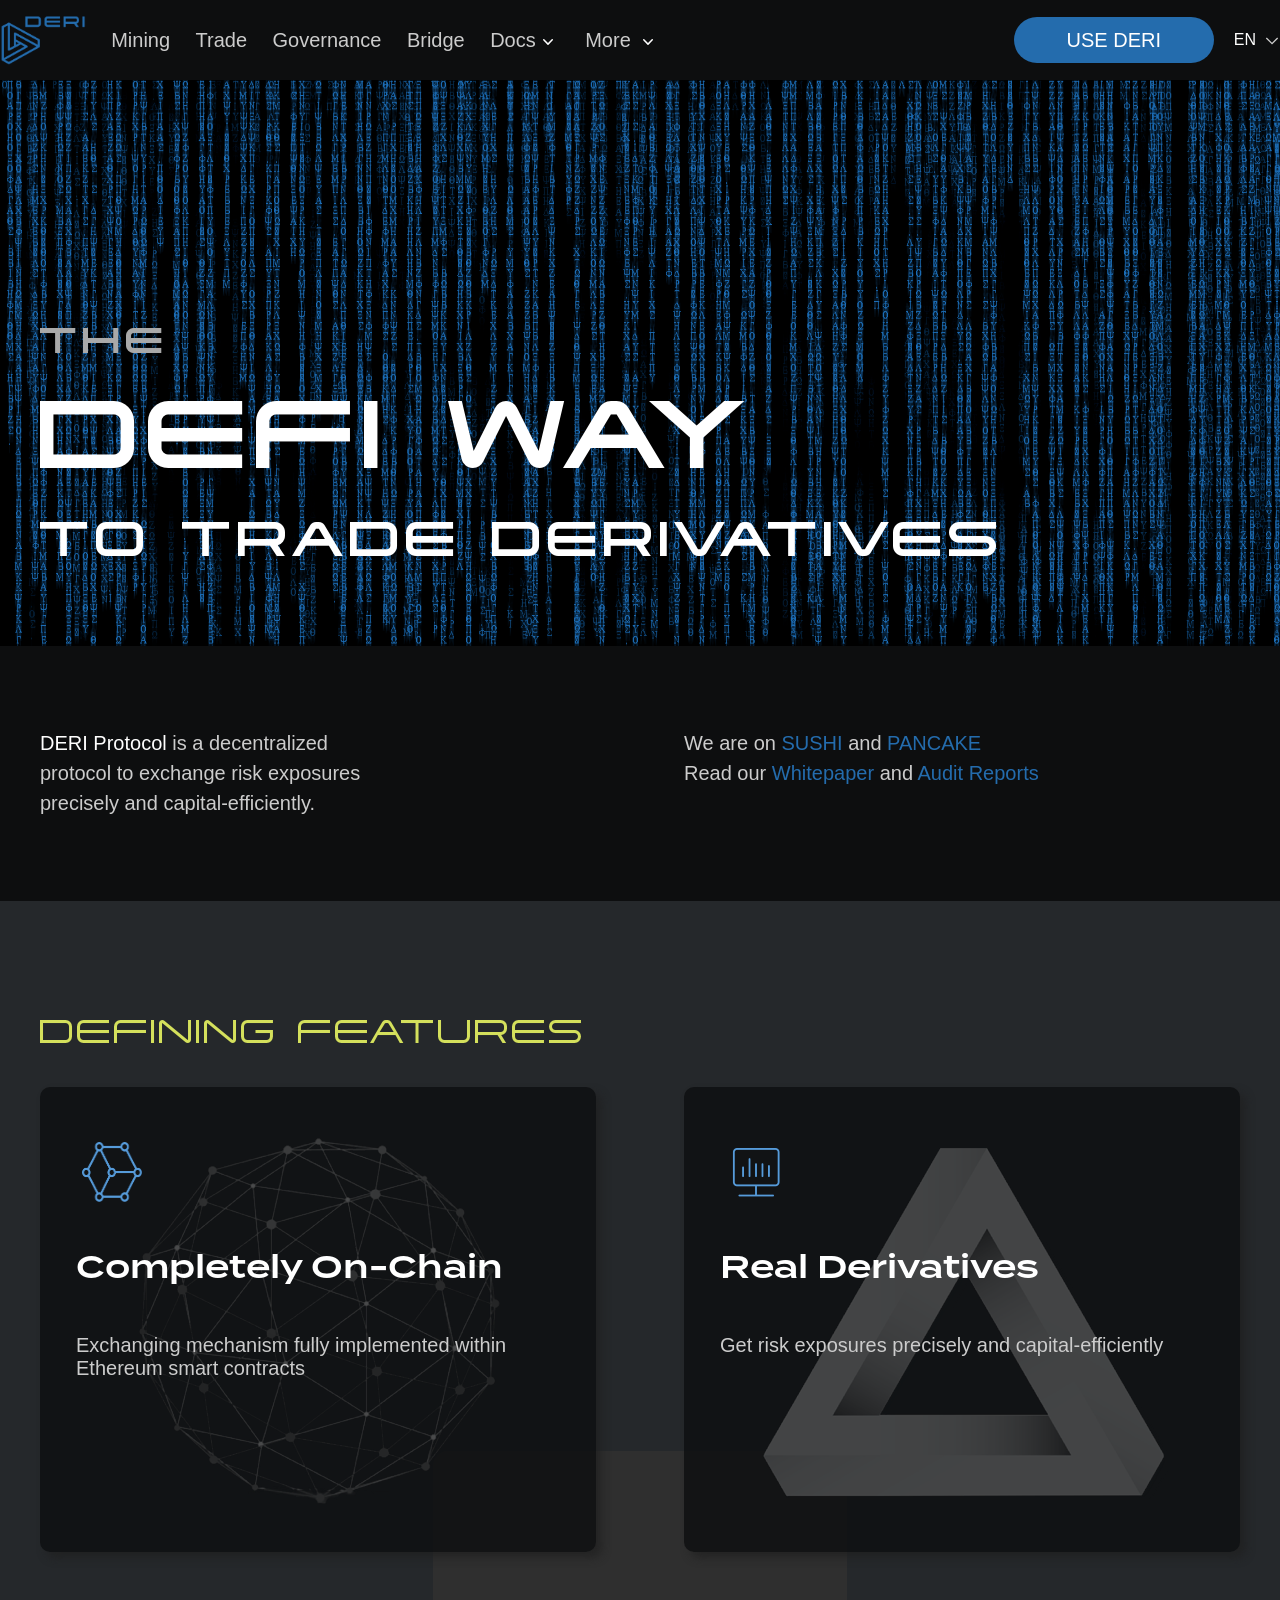
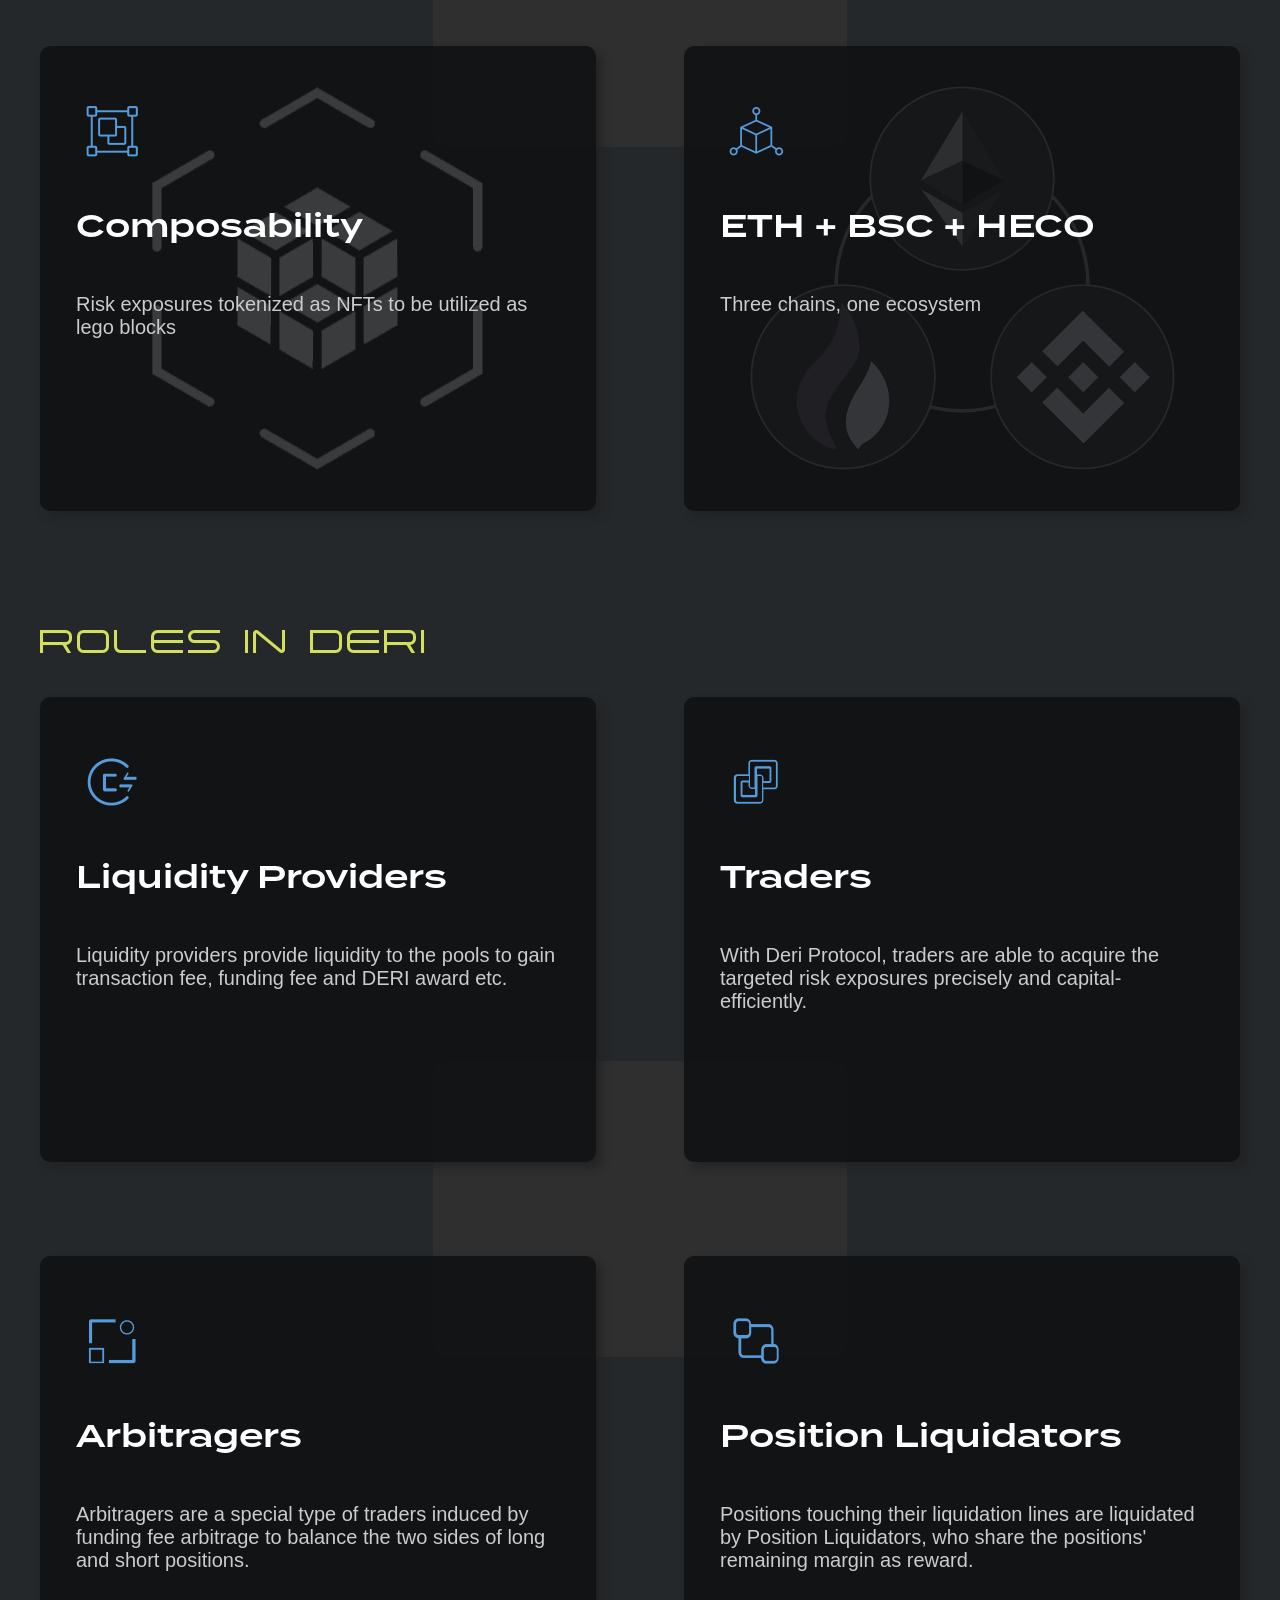
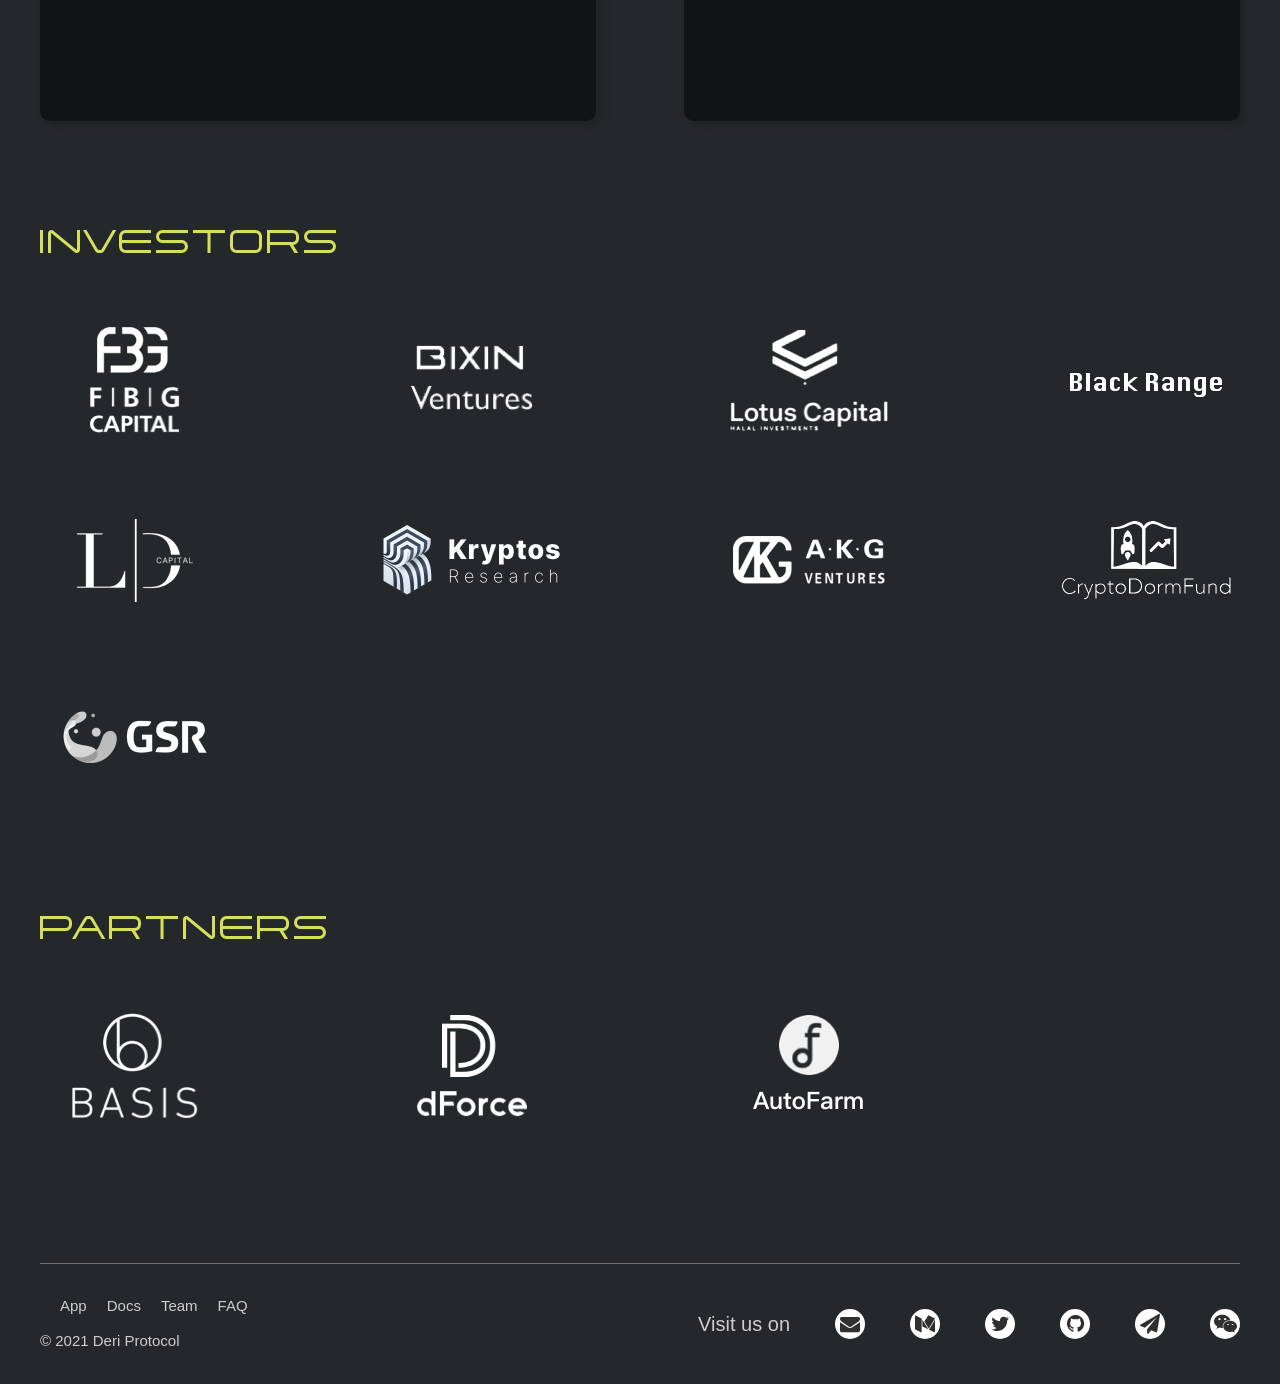
==== commit 6c19158b: "release governance" ====
--- a/index.html
+++ b/index.html
@@ -1 +1 @@
-<!doctype html><html lang="en"><head><meta charset="utf-8"/><meta name="viewport" content="width=device-width,initial-scale=1"><script type="text/javascript" src="/charting_library/charting_library.standalone.js"></script><script type="text/javascript" src="/datafeeds/udf/dist/polyfills.js"></script><script type="text/javascript" src="/datafeeds/udf/dist/bundle.js"></script><title>deri</title><link rel="icon" href="favicon.ico" type="image/x-icon"><link href="/static/css/11.a747e6f3.chunk.css" rel="stylesheet"><link href="/static/css/main.a68e200c.chunk.css" rel="stylesheet"></head><body><div id="root"></div><script>!function(e){function t(t){for(var n,a,c=t[0],d=t[1],u=t[2],i=0,s=[];i<c.length;i++)a=c[i],Object.prototype.hasOwnProperty.call(f,a)&&f[a]&&s.push(f[a][0]),f[a]=0;for(n in d)Object.prototype.hasOwnProperty.call(d,n)&&(e[n]=d[n]);for(l&&l(t);s.length;)s.shift()();return o.push.apply(o,u||[]),r()}function r(){for(var e,t=0;t<o.length;t++){for(var r=o[t],n=!0,a=1;a<r.length;a++){var d=r[a];0!==f[d]&&(n=!1)}n&&(o.splice(t--,1),e=c(c.s=r[0]))}return e}var n={},a={10:0},f={10:0},o=[];function c(t){if(n[t])return n[t].exports;var r=n[t]={i:t,l:!1,exports:{}};return e[t].call(r.exports,r,r.exports,c),r.l=!0,r.exports}c.e=function(e){var t=[];a[e]?t.push(a[e]):0!==a[e]&&{2:1,3:1,4:1,7:1,8:1,12:1,13:1,14:1,15:1,16:1,17:1,18:1,19:1,20:1,21:1,22:1,23:1,24:1,25:1,26:1,27:1,28:1,29:1,30:1,31:1,32:1,33:1,34:1,35:1,36:1}[e]&&t.push(a[e]=new Promise((function(t,r){for(var n="static/css/"+({}[e]||e)+"."+{0:"31d6cfe0",1:"31d6cfe0",2:"f24bfc34",3:"7fe95f8e",4:"9d6410c8",5:"31d6cfe0",6:"31d6cfe0",7:"4910d928",8:"10efa26b",12:"7f62d545",13:"407829c7",14:"98ff8ffe",15:"b2b81785",16:"6d641675",17:"8185b40c",18:"b5aef12f",19:"66228d34",20:"ba8c1cad",21:"40705f90",22:"16533563",23:"dd6dedd5",24:"80318da0",25:"f0572f63",26:"3f7ace85",27:"264f6354",28:"d4af7afd",29:"5007d8e1",30:"992653ff",31:"88675d90",32:"23dc86f2",33:"1fb8b219",34:"786e9200",35:"c49d0231",36:"52509076"}[e]+".chunk.css",f=c.p+n,o=document.getElementsByTagName("link"),d=0;d<o.length;d++){var u=(l=o[d]).getAttribute("data-href")||l.getAttribute("href");if("stylesheet"===l.rel&&(u===n||u===f))return t()}var i=document.getElementsByTagName("style");for(d=0;d<i.length;d++){var l;if((u=(l=i[d]).getAttribute("data-href"))===n||u===f)return t()}var s=document.createElement("link");s.rel="stylesheet",s.type="text/css",s.onload=t,s.onerror=function(t){var n=t&&t.target&&t.target.src||f,o=new Error("Loading CSS chunk "+e+" failed.\n("+n+")");o.code="CSS_CHUNK_LOAD_FAILED",o.request=n,delete a[e],s.parentNode.removeChild(s),r(o)},s.href=f,document.getElementsByTagName("head")[0].appendChild(s)})).then((function(){a[e]=0})));var r=f[e];if(0!==r)if(r)t.push(r[2]);else{var n=new Promise((function(t,n){r=f[e]=[t,n]}));t.push(r[2]=n);var o,d=document.createElement("script");d.charset="utf-8",d.timeout=120,c.nc&&d.setAttribute("nonce",c.nc),d.src=function(e){return c.p+"static/js/"+({}[e]||e)+"."+{0:"2d5e55c1",1:"58b63b20",2:"425cdb5c",3:"e478f828",4:"0b2a6c48",5:"faf4760b",6:"8c95cd11",7:"53d7d575",8:"745324b3",12:"93baf9b1",13:"6bd96634",14:"5c0cf0da",15:"05887d64",16:"0838fca3",17:"a520607a",18:"fa9b8441",19:"664f3ebd",20:"d8476612",21:"63d73b5f",22:"ca281fdf",23:"e36a41b8",24:"34100008",25:"6175e9ff",26:"6fa8fb2d",27:"8260dbf8",28:"c0c4ee62",29:"46733b1e",30:"1d95aabd",31:"4f3d92ff",32:"cbf78ddc",33:"af3eea14",34:"6b61434a",35:"41f0ac43",36:"c45906b3"}[e]+".chunk.js"}(e);var u=new Error;o=function(t){d.onerror=d.onload=null,clearTimeout(i);var r=f[e];if(0!==r){if(r){var n=t&&("load"===t.type?"missing":t.type),a=t&&t.target&&t.target.src;u.message="Loading chunk "+e+" failed.\n("+n+": "+a+")",u.name="ChunkLoadError",u.type=n,u.request=a,r[1](u)}f[e]=void 0}};var i=setTimeout((function(){o({type:"timeout",target:d})}),12e4);d.onerror=d.onload=o,document.head.appendChild(d)}return Promise.all(t)},c.m=e,c.c=n,c.d=function(e,t,r){c.o(e,t)||Object.defineProperty(e,t,{enumerable:!0,get:r})},c.r=function(e){"undefined"!=typeof Symbol&&Symbol.toStringTag&&Object.defineProperty(e,Symbol.toStringTag,{value:"Module"}),Object.defineProperty(e,"__esModule",{value:!0})},c.t=function(e,t){if(1&t&&(e=c(e)),8&t)return e;if(4&t&&"object"==typeof e&&e&&e.__esModule)return e;var r=Object.create(null);if(c.r(r),Object.defineProperty(r,"default",{enumerable:!0,value:e}),2&t&&"string"!=typeof e)for(var n in e)c.d(r,n,function(t){return e[t]}.bind(null,n));return r},c.n=function(e){var t=e&&e.__esModule?function(){return e.default}:function(){return e};return c.d(t,"a",t),t},c.o=function(e,t){return Object.prototype.hasOwnProperty.call(e,t)},c.p="/",c.oe=function(e){throw console.error(e),e};var d=this["webpackJsonpapp.deri.finance"]=this["webpackJsonpapp.deri.finance"]||[],u=d.push.bind(d);d.push=t,d=d.slice();for(var i=0;i<d.length;i++)t(d[i]);var l=u;r()}([])</script><script src="/static/js/11.0a5fd71b.chunk.js"></script><script src="/static/js/main.28dcc816.chunk.js"></script></body><script async src="https://www.googletagmanager.com/gtag/js?id=G-C58E9WTJ1F"></script><script>function gtag(){dataLayer.push(arguments)}window.dataLayer=window.dataLayer||[],gtag("js",new Date),gtag("config","G-C58E9WTJ1F")</script></html>+<!doctype html><html lang="en"><head><meta charset="utf-8"/><meta name="viewport" content="width=device-width,initial-scale=1"><script type="text/javascript" src="/charting_library/charting_library.standalone.js"></script><script type="text/javascript" src="/datafeeds/udf/dist/polyfills.js"></script><script type="text/javascript" src="/datafeeds/udf/dist/bundle.js"></script><title>deri</title><link rel="icon" href="favicon.ico" type="image/x-icon"><link href="/static/css/10.a747e6f3.chunk.css" rel="stylesheet"><link href="/static/css/main.27c40fbb.chunk.css" rel="stylesheet"></head><body><div id="root"></div><script>!function(e){function t(t){for(var n,a,f=t[0],d=t[1],u=t[2],i=0,s=[];i<f.length;i++)a=f[i],Object.prototype.hasOwnProperty.call(c,a)&&c[a]&&s.push(c[a][0]),c[a]=0;for(n in d)Object.prototype.hasOwnProperty.call(d,n)&&(e[n]=d[n]);for(l&&l(t);s.length;)s.shift()();return o.push.apply(o,u||[]),r()}function r(){for(var e,t=0;t<o.length;t++){for(var r=o[t],n=!0,a=1;a<r.length;a++){var d=r[a];0!==c[d]&&(n=!1)}n&&(o.splice(t--,1),e=f(f.s=r[0]))}return e}var n={},a={9:0},c={9:0},o=[];function f(t){if(n[t])return n[t].exports;var r=n[t]={i:t,l:!1,exports:{}};return e[t].call(r.exports,r,r.exports,f),r.l=!0,r.exports}f.e=function(e){var t=[];a[e]?t.push(a[e]):0!==a[e]&&{2:1,3:1,4:1,6:1,7:1,11:1,12:1,13:1,14:1,15:1,16:1,17:1,18:1,19:1,20:1,21:1,22:1,23:1,24:1,25:1,26:1,27:1,28:1,29:1,30:1,31:1,32:1,33:1,34:1,35:1,36:1,37:1,38:1,39:1,40:1,41:1}[e]&&t.push(a[e]=new Promise((function(t,r){for(var n="static/css/"+({}[e]||e)+"."+{0:"31d6cfe0",1:"31d6cfe0",2:"f91f07f8",3:"7fe95f8e",4:"c16af392",5:"31d6cfe0",6:"4910d928",7:"10efa26b",11:"53f72e43",12:"b58f2024",13:"2e40f974",14:"23dc86f2",15:"c49d0231",16:"581b73c3",17:"e471516d",18:"e90fbecd",19:"4bf8fd5c",20:"66228d34",21:"6a11b9af",22:"25d0d7b4",23:"4e02c9bf",24:"f08d613a",25:"16533563",26:"dd6dedd5",27:"80318da0",28:"a96cc8d0",29:"d7bdef07",30:"e066b402",31:"ae7d4d19",32:"04ad15d8",33:"b833a2dc",34:"264f6354",35:"d4af7afd",36:"5007d8e1",37:"992653ff",38:"89ad8760",39:"1fb8b219",40:"d7ea5d39",41:"52509076"}[e]+".chunk.css",c=f.p+n,o=document.getElementsByTagName("link"),d=0;d<o.length;d++){var u=(l=o[d]).getAttribute("data-href")||l.getAttribute("href");if("stylesheet"===l.rel&&(u===n||u===c))return t()}var i=document.getElementsByTagName("style");for(d=0;d<i.length;d++){var l;if((u=(l=i[d]).getAttribute("data-href"))===n||u===c)return t()}var s=document.createElement("link");s.rel="stylesheet",s.type="text/css",s.onload=t,s.onerror=function(t){var n=t&&t.target&&t.target.src||c,o=new Error("Loading CSS chunk "+e+" failed.\n("+n+")");o.code="CSS_CHUNK_LOAD_FAILED",o.request=n,delete a[e],s.parentNode.removeChild(s),r(o)},s.href=c,document.getElementsByTagName("head")[0].appendChild(s)})).then((function(){a[e]=0})));var r=c[e];if(0!==r)if(r)t.push(r[2]);else{var n=new Promise((function(t,n){r=c[e]=[t,n]}));t.push(r[2]=n);var o,d=document.createElement("script");d.charset="utf-8",d.timeout=120,f.nc&&d.setAttribute("nonce",f.nc),d.src=function(e){return f.p+"static/js/"+({}[e]||e)+"."+{0:"9ba20a87",1:"af44b64c",2:"969053c8",3:"fae72f50",4:"ddbbc975",5:"bdfdea52",6:"016d38d7",7:"266b4b64",11:"16e43027",12:"8048e0dc",13:"2bc952d4",14:"73b025a7",15:"405fe01f",16:"369d03d2",17:"55e8ea24",18:"3c8716ba",19:"c003f829",20:"e673bb4e",21:"0691c41c",22:"3a6746df",23:"1f49dd88",24:"c1c3ec86",25:"a7939544",26:"7c860fcf",27:"3f15240c",28:"4f882636",29:"1fc9742b",30:"407034b4",31:"43ecf25e",32:"18e57184",33:"07aa717b",34:"2e14f532",35:"4127b424",36:"4559a373",37:"4ab6c6dc",38:"5b3e648e",39:"c43f068c",40:"c0c82a1c",41:"1f68108c"}[e]+".chunk.js"}(e);var u=new Error;o=function(t){d.onerror=d.onload=null,clearTimeout(i);var r=c[e];if(0!==r){if(r){var n=t&&("load"===t.type?"missing":t.type),a=t&&t.target&&t.target.src;u.message="Loading chunk "+e+" failed.\n("+n+": "+a+")",u.name="ChunkLoadError",u.type=n,u.request=a,r[1](u)}c[e]=void 0}};var i=setTimeout((function(){o({type:"timeout",target:d})}),12e4);d.onerror=d.onload=o,document.head.appendChild(d)}return Promise.all(t)},f.m=e,f.c=n,f.d=function(e,t,r){f.o(e,t)||Object.defineProperty(e,t,{enumerable:!0,get:r})},f.r=function(e){"undefined"!=typeof Symbol&&Symbol.toStringTag&&Object.defineProperty(e,Symbol.toStringTag,{value:"Module"}),Object.defineProperty(e,"__esModule",{value:!0})},f.t=function(e,t){if(1&t&&(e=f(e)),8&t)return e;if(4&t&&"object"==typeof e&&e&&e.__esModule)return e;var r=Object.create(null);if(f.r(r),Object.defineProperty(r,"default",{enumerable:!0,value:e}),2&t&&"string"!=typeof e)for(var n in e)f.d(r,n,function(t){return e[t]}.bind(null,n));return r},f.n=function(e){var t=e&&e.__esModule?function(){return e.default}:function(){return e};return f.d(t,"a",t),t},f.o=function(e,t){return Object.prototype.hasOwnProperty.call(e,t)},f.p="/",f.oe=function(e){throw console.error(e),e};var d=this["webpackJsonpapp.deri.finance"]=this["webpackJsonpapp.deri.finance"]||[],u=d.push.bind(d);d.push=t,d=d.slice();for(var i=0;i<d.length;i++)t(d[i]);var l=u;r()}([])</script><script src="/static/js/10.82417764.chunk.js"></script><script src="/static/js/main.c1af37db.chunk.js"></script></body><script async src="https://www.googletagmanager.com/gtag/js?id=G-C58E9WTJ1F"></script><script>function gtag(){dataLayer.push(arguments)}window.dataLayer=window.dataLayer||[],gtag("js",new Date),gtag("config","G-C58E9WTJ1F")</script></html>
--- a/static/css/10.a747e6f3.chunk.css
+++ b/static/css/10.a747e6f3.chunk.css
@@ -0,0 +1,2 @@
+#nprogress{pointer-events:none}#nprogress .bar{background:#29d;position:fixed;z-index:1031;top:0;left:0;width:100%;height:2px}#nprogress .peg{display:block;position:absolute;right:0;width:100px;height:100%;box-shadow:0 0 10px #29d,0 0 5px #29d;opacity:1;transform:rotate(3deg) translateY(-4px)}#nprogress .spinner{display:block;position:fixed;z-index:1031;top:15px;right:15px}#nprogress .spinner-icon{width:18px;height:18px;box-sizing:border-box;border-color:#29d transparent transparent #29d;border-style:solid;border-width:2px;border-radius:50%;animation:nprogress-spinner .4s linear infinite}.nprogress-custom-parent{overflow:hidden;position:relative}.nprogress-custom-parent #nprogress .bar,.nprogress-custom-parent #nprogress .spinner{position:absolute}@keyframes nprogress-spinner{0%{transform:rotate(0deg)}to{transform:rotate(1turn)}}
+/*# sourceMappingURL=10.a747e6f3.chunk.css.map */
--- a/static/css/main.27c40fbb.chunk.css
+++ b/static/css/main.27c40fbb.chunk.css
@@ -0,0 +1,2 @@
+@font-face{font-family:"FontAwesome";src:url(/static/media/fontawesome-webfont.8b43027f.eot);src:url(/static/media/fontawesome-webfont.8b43027f.eot) format("embedded-opentype"),url(/static/media/fontawesome-webfont.20fd1704.woff2) format("woff2"),url(/static/media/fontawesome-webfont.f691f37e.woff) format("woff"),url(/static/media/fontawesome-webfont.1e59d233.ttf) format("truetype"),url(/static/media/fontawesome-webfont.c1e38fd9.svg) format("svg");font-weight:400;font-style:normal}@font-face{font-family:"LED Calculator";src:url(/static/media/LEDCalculator.cccf48e3.ttf)}@font-face{font-family:"ArialMT";src:url(/static/media/ArialMT.9eaa13ec.ttf);font-weight:400;font-style:normal}@font-face{font-family:"Tachyon";src:url(/static/media/tachyon-400.46c684ce.woff2) format("woff2"),url(/static/media/tachyon-400.ba20907c.woff) format("woff"),url(/static/media/tachyon-400.b55314fd.ttf) format("opentype");font-display:auto;font-style:normal;font-weight:400}@font-face{font-family:"Tachyon";src:url(/static/media/tachyon-200.a51921bd.woff2) format("woff2"),url(/static/media/tachyon-200.d73ee7db.woff) format("woff"),url(/static/media/tachyon-200.85fb7770.ttf) format("opentype");font-display:auto;font-style:normal;font-weight:200}@font-face{font-family:"Tachyon";src:url(/static/media/tachyon-300.6c5661e7.woff2) format("woff2"),url(/static/media/tachyon-300.bee68788.woff) format("woff"),url(/static/media/tachyon-300.fd67946f.ttf) format("opentype");font-display:auto;font-style:normal;font-weight:300}@font-face{font-family:"Korolev";src:url(/static/media/korolev-700.427e59e8.woff2) format("woff2"),url(/static/media/korolev-700.48f2e79f.woff) format("woff"),url(/static/media/korolev-700.4fd31d12.ttf) format("opentype");font-display:auto;font-style:normal;font-weight:700}@font-face{font-family:"Korolev";src:url(/static/media/korolev-500.118b18af.woff2) format("woff2"),url(/static/media/korolev-500.ff897d05.woff) format("woff"),url(/static/media/korolev-500.58428795.ttf) format("opentype");font-display:auto;font-style:normal;font-weight:500}@font-face{font-family:"Korolev";src:url(/static/media/korolev-300.4e1b9870.woff2) format("woff2"),url(/static/media/korolev-300.cfe4f86c.woff) format("woff"),url(/static/media/korolev-300.f832116e.ttf) format("opentype");font-display:auto;font-style:normal;font-weight:300}@font-face{font-family:"Termina";src:url(/static/media/termina-300.9ec4bbcf.woff2) format("woff2"),url(/static/media/termina-300.15f8ec15.woff) format("woff"),url(/static/media/termina-300.c1fd1599.ttf) format("opentype");font-display:auto;font-style:normal;font-weight:300}@font-face{font-family:"Termina";src:url(/static/media/termina-600.831c0968.woff2) format("woff2"),url(/static/media/termina-600.1fa8bf7e.woff) format("woff"),url(/static/media/termina-600.36bb119c.ttf) format("opentype");font-display:auto;font-style:normal;font-weight:600}@font-face{font-family:"Termina";src:url(/static/media/termina-700.3e164670.woff2) format("woff2"),url(/static/media/termina-700.80566b38.woff) format("woff"),url(/static/media/termina-700.f60ff736.ttf) format("opentype");font-display:auto;font-style:normal;font-weight:700}.tk-tachyon{font-family:"tachyon",sans-serif}.tk-korolev{font-family:"korolev",sans-serif}.tk-termina{font-family:"termina",sans-serif}@keyframes spinner-border{to{transform:rotate(1turn)}}.spinner-border{display:inline-block;width:2rem;height:2rem;vertical-align:text-bottom;border:.25em solid;border-right:.25em solid transparent;border-radius:50%;animation:spinner-border .75s linear infinite}.spinner-border-sm{width:1rem;height:1rem;border-width:.2em}html{-webkit-font-smoothing:antialiased;-moz-osx-font-smoothing:grayscale}body{font-family:ArialMT,sans-serif;background-color:#1b1c22;color:#fff;margin:0}a{text-decoration:none}button{border-style:none}button,input{outline:none}.wrong-network{color:#e35061!important}button:hover{cursor:pointer}.circle{background-color:#fff;width:30px;height:30px;line-height:30px;text-align:center;border-radius:50%}.circle,.circle .fa{display:inline-block}.circle .fa{font:normal normal normal 14px/1 FontAwesome;font-size:inherit;text-rendering:auto;-webkit-font-smoothing:antialiased;-moz-osx-font-smoothing:grayscale;position:relative;color:#2f2f2f}.circle .fa-envelope:before{content:"\f0e0"}.circle .fa-medium:before{content:"\f23a"}.circle .fa-twitter:before{content:"\f099"}.circle .fa-github:before{content:"\f09b"}.circle .fa-paper-plane:before{content:"\f1d8"}.circle .fa-wechat:before,.circle .fa-weixin:before{content:"\f1d7"}.red-color-font{color:#e35061}input::-webkit-inner-spin-button,input::-webkit-outer-spin-button{-webkit-appearance:none;margin:0}input[type=number]{-moz-appearance:textfield}
+/*# sourceMappingURL=main.27c40fbb.chunk.css.map */
